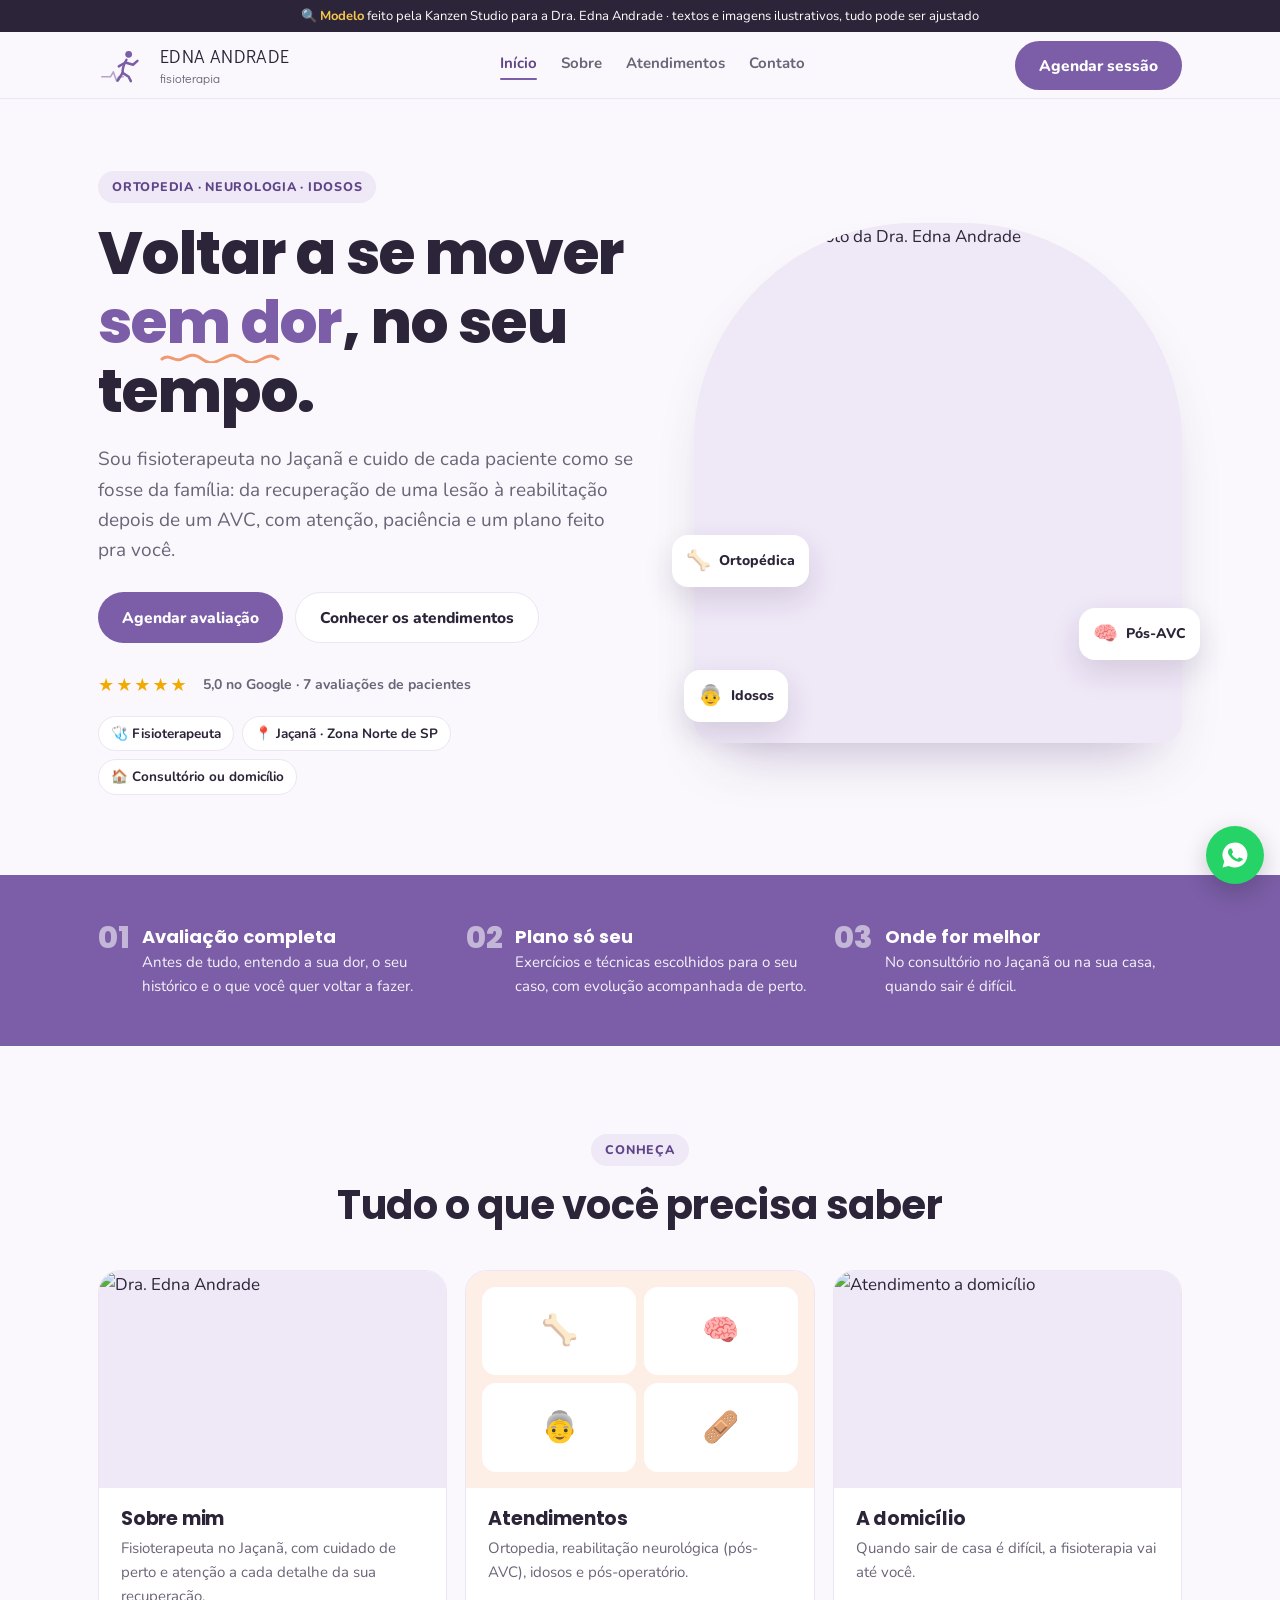
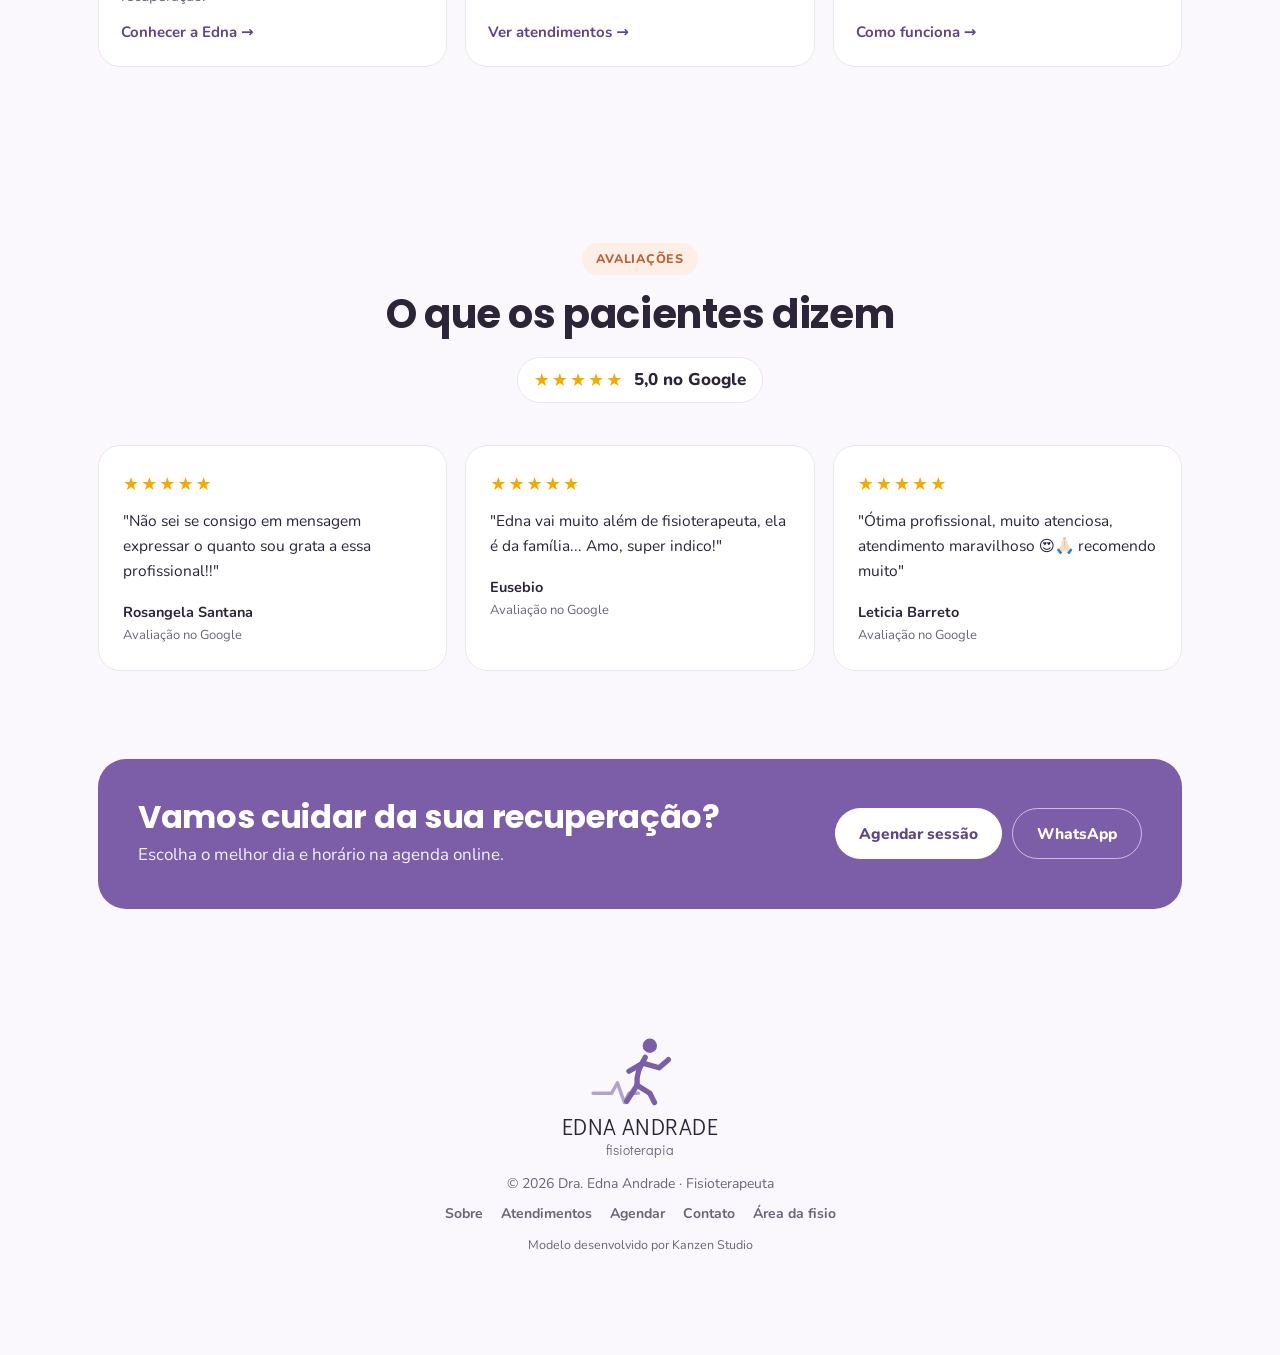
==== edna/index.html @ ac0b9f8b "Add files via upload" ====
<!doctype html>
<html lang="pt-BR">
<head>
<meta charset="utf-8">
<meta name="viewport" content="width=device-width, initial-scale=1, viewport-fit=cover">
<meta name="robots" content="noindex, nofollow">
<meta name="theme-color" content="#7b5ea7">
<title>Dra. Edna Andrade · Fisioterapeuta no Jaçanã | Consultório e domicílio</title>
<meta name="description" content="Fisioterapeuta no Jaçanã (Zona Norte de SP). Ortopedia, reabilitação neurológica pós-AVC, idosos e pós-operatório. Consultório ou domicílio.">
<link rel="icon" href="data:image/svg+xml,%3Csvg xmlns='http://www.w3.org/2000/svg' viewBox='0 0 64 64'%3E%3Crect width='64' height='64' rx='32' fill='%237b5ea7'/%3E%3Ctext x='32' y='41' font-family='Arial' font-weight='700' font-size='24' fill='%23fff' text-anchor='middle'%3EEA%3C/text%3E%3C/svg%3E">
<link rel="preconnect" href="https://fonts.googleapis.com">
<link rel="preconnect" href="https://fonts.gstatic.com" crossorigin>
<link href="https://fonts.googleapis.com/css2?family=Didact+Gothic&family=Poppins:wght@500;600;700;800&family=Nunito:wght@400;600;700;800&display=swap" rel="stylesheet">
<link rel="stylesheet" href="style.css?v=2">
</head>
<body>

<div class="preview-bar">🔍 <b>Modelo</b> feito pela Kanzen Studio para a Dra. Edna Andrade · textos e imagens ilustrativos, tudo pode ser ajustado</div>

<nav id="nav">
  <div class="wrap">
    <a class="logo" href="index.html" aria-label="Dra. Edna Andrade, fisioterapia · início">
      <svg viewBox="0 0 950 630" aria-hidden="true"><g fill="none" stroke="currentColor" stroke-width="46" stroke-linecap="round" stroke-linejoin="round"><circle cx="560" cy="110" r="62" fill="currentColor" stroke="none"/><path d="M520 210 C470 300 440 360 450 450"/><path d="M450 450 L360 590"/><path d="M450 450 L560 520 L600 600"/><path d="M500 260 L640 300 L720 230"/><path d="M500 260 L380 330"/><path d="M70 520 H230 L280 430 L340 600 L380 520 H460" stroke-width="30" opacity=".55"/></g></svg>
      <span class="wm"><b>EDNA ANDRADE</b><small>fisioterapia</small></span>
    </a>
    <div class="links"><a href="index.html" class="on">Início</a><a href="sobre.html">Sobre</a><a href="atendimentos.html">Atendimentos</a><a href="contato.html">Contato</a></div>
    <div class="nav-cta">
      <a class="btn btn-pink" href="agendar.html">Agendar sessão</a>
      <button class="burger" id="burger" aria-label="Abrir menu" aria-expanded="false"><span></span><span></span><span></span></button>
    </div>
  </div>
  <div class="mmenu" id="mmenu">
    <a href="index.html" class="on">Início</a><a href="sobre.html">Sobre mim</a><a href="atendimentos.html">Atendimentos</a><a href="contato.html">Contato</a>
    <a class="btn btn-pink" href="agendar.html">Agendar sessão</a>
  </div>
</nav>

<main>
<header class="hero">
  <div class="wrap">
    <div>
      <span class="tag">Ortopedia · Neurologia · Idosos</span>
      <h1>Voltar a se mover <em class="squig">sem dor</em>, no seu tempo.</h1>
      <p class="lead">Sou fisioterapeuta no Jaçanã e cuido de cada paciente como se fosse da família: da recuperação de uma lesão à reabilitação depois de um AVC, com atenção, paciência e um plano feito pra você.</p>
      <div class="ctas">
        <a class="btn btn-pink" href="agendar.html">Agendar avaliação</a>
        <a class="btn btn-line" href="atendimentos.html">Conhecer os atendimentos</a>
      </div>
      <div class="proof">
        <span class="stars" aria-label="Nota 5 de 5">★★★★★</span>
        <small>5,0 no Google · 7 avaliações de pacientes</small>
      </div>
      <div class="creds"><span>🩺 Fisioterapeuta</span><span>📍 Jaçanã · Zona Norte de SP</span><span>🏠 Consultório ou domicílio</span></div>
    </div>
    <div class="hero-art">
      <div class="ph"><img src="img/hero.svg" alt="Espaço para a foto da Dra. Edna Andrade" width="900" height="959" fetchpriority="high"></div>
      <div class="fcs">
        <div class="fc a"><i>🦴</i>Ortopédica</div>
        <div class="fc b"><i>🧠</i>Pós-AVC</div>
        <div class="fc c"><i>👵</i>Idosos</div>
      </div>
    </div>
  </div>
</header>
<div class="band">
  <div class="wrap">
    <div><div><span class="n">01</span><span><b>Avaliação completa</b><p>Antes de tudo, entendo a sua dor, o seu histórico e o que você quer voltar a fazer.</p></span></div></div>
    <div><div><span class="n">02</span><span><b>Plano só seu</b><p>Exercícios e técnicas escolhidos para o seu caso, com evolução acompanhada de perto.</p></span></div></div>
    <div><div><span class="n">03</span><span><b>Onde for melhor</b><p>No consultório no Jaçanã ou na sua casa, quando sair é difícil.</p></span></div></div>
  </div>
</div>
<div style="height:clamp(56px,8vw,88px)"></div>
<section style="padding-top:0"><div class="wrap">
<div class="sh center"><span class="tag">Conheça</span><h2>Tudo o que você precisa saber</h2></div>
<div class="teasers">
<a class="teaser" href="sobre.html"><div class="tp"><img src="img/sobre.svg" alt="Dra. Edna Andrade" loading="lazy"></div><div class="tb"><h3>Sobre mim</h3><p>Fisioterapeuta no Jaçanã, com cuidado de perto e atenção a cada detalhe da sua recuperação.</p><b>Conhecer a Edna →</b></div></a>
<a class="teaser" href="atendimentos.html"><div class="tp ico"><span>🦴</span><span>🧠</span><span>👵</span><span>🩹</span></div><div class="tb"><h3>Atendimentos</h3><p>Ortopedia, reabilitação neurológica (pós-AVC), idosos e pós-operatório.</p><b>Ver atendimentos →</b></div></a>
<a class="teaser" href="atendimentos.html#domicilio"><div class="tp"><img src="img/online.svg" alt="Atendimento a domicílio" loading="lazy"></div><div class="tb"><h3>A domicílio</h3><p>Quando sair de casa é difícil, a fisioterapia vai até você.</p><b>Como funciona →</b></div></a>
</div></div></section>
<section id="avaliacoes">
  <div class="wrap">
    <div class="sh center"><span class="tag ol">Avaliações</span><h2>O que os pacientes dizem</h2><span class="g-badge"><span class="stars">★★★★★</span> 5,0 no Google</span></div>
    <div class="reviews">
      <div class="rv"><span class="stars">★★★★★</span><p>"Não sei se consigo em mensagem expressar o quanto sou grata a essa profissional!!"</p><b>Rosangela Santana</b><small>Avaliação no Google</small></div>
      <div class="rv"><span class="stars">★★★★★</span><p>"Edna vai muito além de fisioterapeuta, ela é da família... Amo, super indico!"</p><b>Eusebio</b><small>Avaliação no Google</small></div>
      <div class="rv"><span class="stars">★★★★★</span><p>"Ótima profissional, muito atenciosa, atendimento maravilhoso 😍🙏🏻 recomendo muito"</p><b>Leticia Barreto</b><small>Avaliação no Google</small></div>
    </div>
  </div>
</section>
<section style="padding-top:0"><div class="wrap"><div class="cta-strip"><div><h2>Vamos cuidar da sua recuperação?</h2><p>Escolha o melhor dia e horário na agenda online.</p></div><div class="acts"><a class="btn" href="agendar.html">Agendar sessão</a><a class="btn ghost" data-wa target="_blank" rel="noopener">WhatsApp</a></div></div></div></section>
</main>

<footer>
  <div class="wrap">
    <div class="flogo"><svg viewBox="0 0 950 630" aria-hidden="true"><g fill="none" stroke="currentColor" stroke-width="46" stroke-linecap="round" stroke-linejoin="round"><circle cx="560" cy="110" r="62" fill="currentColor" stroke="none"/><path d="M520 210 C470 300 440 360 450 450"/><path d="M450 450 L360 590"/><path d="M450 450 L560 520 L600 600"/><path d="M500 260 L640 300 L720 230"/><path d="M500 260 L380 330"/><path d="M70 520 H230 L280 430 L340 600 L380 520 H460" stroke-width="30" opacity=".55"/></g></svg><b>EDNA ANDRADE</b><small>fisioterapia</small></div>
    <div>© <span id="ano"></span> Dra. Edna Andrade · Fisioterapeuta</div>
    <div class="row"><a href="sobre.html">Sobre</a><a href="atendimentos.html">Atendimentos</a><a href="agendar.html">Agendar</a><a href="contato.html">Contato</a><a href="painel.html">Área da fisio</a></div>
    <div class="kz">Modelo desenvolvido por Kanzen Studio</div>
  </div>
</footer>

<a class="wa-float" data-wa target="_blank" rel="noopener" aria-label="Falar no WhatsApp"><svg viewBox="0 0 24 24"><path d="M12 2a10 10 0 0 0-8.6 15.1L2 22l5-1.3A10 10 0 1 0 12 2zm5.3 14.1c-.2.6-1.3 1.2-1.8 1.2-.5.1-1 .1-3.3-.8-2.8-1.1-4.5-3.9-4.7-4.1-.1-.2-1.1-1.5-1.1-2.9s.7-2.1 1-2.4c.3-.3.6-.3.8-.3h.6c.2 0 .4 0 .6.5l.9 2.1c.1.2.1.3 0 .5l-.3.5-.4.5c-.1.1-.3.3-.1.6.2.3.8 1.3 1.7 2.1 1.1 1 2.1 1.3 2.4 1.5.3.1.5.1.6-.1l.9-1c.2-.3.4-.2.6-.1l2 .9c.3.1.5.2.5.3.1.2.1.7-.1 1.3z"/></svg></a>

<script src="site.js?v=2"></script>

</body>
</html>
---- edna/style.css ----
:root{
  --bg:#faf8fc; --surface:#fff; --ink:#2c2438; --muted:#6c6478;
  --pink:#7b5ea7; --pink-d:#5f4588; --pink-soft:#efe8f7;
  --olive:#f09a72; --olive-d:#b9643c; --olive-soft:#fdeee6;
  --sun:#f5c84c; --line:#ece5f3; --r:22px;
  --pad:clamp(16px,4vw,28px);
}
*{box-sizing:border-box;margin:0;padding:0}
html{scroll-behavior:smooth;-webkit-text-size-adjust:100%}
body{background:var(--bg);color:var(--ink);font-family:Nunito,system-ui,sans-serif;font-size:clamp(16px,1.6vw,17px);line-height:1.6;overflow-x:hidden}
img{max-width:100%;display:block}
h1,h2,h3{font-family:Poppins,system-ui,sans-serif;line-height:1.15;letter-spacing:-.01em}
a{color:inherit}
.wrap{max-width:1140px;margin:0 auto;padding:0 var(--pad)}
.sr{position:absolute;width:1px;height:1px;overflow:hidden;clip:rect(0 0 0 0)}

.preview-bar{background:var(--ink);color:#fff;font-size:13px;text-align:center;padding:7px var(--pad);line-height:1.4}
.preview-bar b{color:var(--sun)}

/* ---------- NAV ---------- */
nav{position:sticky;top:0;z-index:40;background:rgba(250,248,252,.94);backdrop-filter:blur(10px);-webkit-backdrop-filter:blur(10px);border-bottom:1px solid var(--line)}
nav .wrap{display:flex;align-items:center;justify-content:space-between;height:66px;gap:12px}
.logo{display:flex;align-items:center;gap:10px;text-decoration:none;min-width:0}
.logo svg{width:52px;height:35px;flex:none;color:var(--pink)}
.logo .wm{display:flex;flex-direction:column;line-height:1.05;min-width:0}
.logo b{font:400 18px 'Didact Gothic',system-ui,sans-serif;letter-spacing:.02em;white-space:nowrap}
.logo small{font:400 12.5px 'Didact Gothic',system-ui,sans-serif;color:var(--muted);white-space:nowrap;margin-top:2px}
.flogo{display:flex;flex-direction:column;align-items:center;gap:6px;margin-bottom:14px;color:var(--pink)}
.flogo svg{width:110px;height:73px}
.flogo b{font:400 22px 'Didact Gothic',system-ui,sans-serif;color:var(--ink);letter-spacing:.02em}
.flogo small{font:400 13.5px 'Didact Gothic',system-ui,sans-serif;color:var(--muted);margin-top:-6px}
.links{display:flex;gap:24px;font-weight:700;font-size:15px}
.links a{text-decoration:none;color:var(--muted)}
.links a:hover{color:var(--pink-d)}
.nav-cta{display:flex;align-items:center;gap:8px}
.burger{display:none;width:44px;height:44px;border:0;background:var(--surface);border:1px solid var(--line);border-radius:12px;cursor:pointer}
.burger span{display:block;width:20px;height:2px;background:var(--ink);margin:4px auto;border-radius:2px;transition:.2s}
.mmenu{display:none;flex-direction:column;padding:8px var(--pad) 18px;border-top:1px solid var(--line)}
.mmenu a{padding:13px 4px;font-weight:800;text-decoration:none;border-bottom:1px solid var(--line)}
.mmenu .btn{margin-top:14px;justify-content:center}
nav.open .mmenu{display:flex}
@media(max-width:900px){.links{display:none}.burger{display:block}.nav-cta .btn{display:none}}

.btn{display:inline-flex;align-items:center;gap:8px;border:0;cursor:pointer;font:800 15.5px Nunito,sans-serif;padding:14px 24px;min-height:48px;border-radius:999px;text-decoration:none;transition:transform .15s,background .15s;white-space:nowrap}
.btn:hover{transform:translateY(-1px)}
.btn-pink{background:var(--pink);color:#fff}
.btn-pink:hover{background:var(--pink-d)}
.btn-line{background:var(--surface);color:var(--ink);border:1.5px solid var(--line)}
.btn-olive{background:var(--olive-d);color:#fff}

/* ---------- HERO ---------- */
.hero{padding:clamp(36px,6vw,72px) 0 clamp(48px,7vw,80px)}
.hero .wrap{display:grid;grid-template-columns:1.05fr .95fr;gap:clamp(28px,5vw,56px);align-items:center}
.tag{display:inline-block;background:var(--pink-soft);color:var(--pink-d);font-weight:800;font-size:12.5px;letter-spacing:.06em;text-transform:uppercase;padding:6px 14px;border-radius:999px;margin-bottom:16px}
.tag.ol{background:var(--olive-soft);color:var(--olive-d)}
.hero h1{font-size:clamp(34px,6vw,60px);font-weight:800;margin-bottom:18px}
.hero h1 em{font-style:normal;color:var(--pink)}
.squig{display:inline-block;position:relative}
.squig::after{content:"";position:absolute;left:0;right:0;bottom:-6px;height:10px;background:url("data:image/svg+xml,%3Csvg xmlns='http://www.w3.org/2000/svg' viewBox='0 0 120 10'%3E%3Cpath d='M2 6c8-6 12 4 20 0s12-6 20 0 12 4 20 0 12-6 20 0 12 4 20 0 10-4 16 0' fill='none' stroke='%23f09a72' stroke-width='3' stroke-linecap='round'/%3E%3C/svg%3E") center/100% 100% no-repeat}
.hero p.lead{font-size:clamp(17px,1.9vw,19px);color:var(--muted);max-width:540px;margin-bottom:26px}
.ctas{display:flex;gap:12px;flex-wrap:wrap}
.proof{display:flex;align-items:center;gap:14px;margin-top:28px;flex-wrap:wrap}
.stars{color:#f2a900;letter-spacing:2px;font-size:18px}
.proof small{color:var(--muted);font-weight:700;font-size:14px}
.creds{display:flex;flex-wrap:wrap;gap:8px;margin-top:16px}
.creds span{background:var(--surface);border:1px solid var(--line);border-radius:999px;padding:6px 12px;font-size:13.5px;font-weight:700}
.hero-art{position:relative;max-width:500px;justify-self:center;width:100%}
.hero-art .ph{border-radius:220px 220px var(--r) var(--r);overflow:hidden;aspect-ratio:900/959;background:var(--pink-soft);box-shadow:0 30px 60px -30px rgba(70,40,110,.38)}
.hero-art .ph img{width:100%;height:100%;object-fit:cover}
.fc{position:absolute;background:#fff;border-radius:16px;padding:10px 14px;box-shadow:0 12px 30px rgba(50,30,70,.14);font-size:14px;font-weight:800;display:flex;gap:8px;align-items:center;white-space:nowrap}
.fc i{font-style:normal;font-size:20px}
.fc.a{top:60%;left:-22px}.fc.b{top:74%;right:-18px}.fc.c{bottom:4%;left:-10px}
@media(max-width:900px){
  .hero .wrap{grid-template-columns:1fr}
  .hero-art{max-width:420px;order:-1}
  .fcs{position:relative;margin-top:-19px;padding:0 8px;display:flex;flex-wrap:wrap;justify-content:center;gap:6px;z-index:2}
  .fcs .fc{position:static;font-size:13px;padding:8px 12px;border-radius:999px;box-shadow:0 8px 20px rgba(50,30,70,.16)}
  .fcs .fc i{font-size:16px}
  .hero .tag{display:none}
}
@media(min-width:480px) and (max-width:900px){
  .fcs{flex-wrap:nowrap;margin-left:-60px;margin-right:-60px}
}
@media(max-width:420px){.fcs .fc{font-size:12px;padding:7px 10px;gap:5px}.fcs .fc i{font-size:14px}.ctas .btn{flex:1 1 100%;justify-content:center}}

section{padding:clamp(56px,8vw,88px) 0}
.sh{max-width:640px;margin-bottom:clamp(28px,4vw,42px)}
.sh h2{font-size:clamp(27px,3.8vw,40px);font-weight:700;margin-bottom:12px}
.sh p{color:var(--muted)}
.center{text-align:center;margin-left:auto;margin-right:auto}

/* ---------- QUOTE BAND ---------- */
.band{background:var(--pink);color:#fff;padding:clamp(34px,5vw,48px) 0}
.band .wrap{display:grid;grid-template-columns:repeat(3,1fr);gap:20px}
.band div div{display:flex;gap:12px;align-items:flex-start}
.band b{font:700 18px Poppins,sans-serif;display:block}
.band p{opacity:.92;font-size:15px}
.band .n{font:800 30px Poppins,sans-serif;line-height:1;opacity:.55}
@media(max-width:760px){.band .wrap{grid-template-columns:1fr}}

/* ---------- ABOUT ---------- */
.about .wrap{display:grid;grid-template-columns:.9fr 1.1fr;gap:clamp(28px,5vw,60px);align-items:center}
.about .pic{border-radius:var(--r);overflow:hidden;position:relative;aspect-ratio:800/732}
.about .pic img{width:100%;height:100%;object-fit:cover}
.about .pic .badge{position:absolute;left:14px;bottom:14px;background:#fff;border-radius:14px;padding:10px 14px;font-weight:800;font-size:14px;color:var(--olive-d)}
.about p{color:var(--muted);margin-bottom:14px}
.timeline{list-style:none;margin-top:20px;display:grid;gap:12px}
.timeline li{display:grid;grid-template-columns:62px 1fr;gap:12px;align-items:start;background:var(--surface);border:1px solid var(--line);border-radius:16px;padding:12px 14px}
.timeline li b{font:700 15px Poppins,sans-serif;color:var(--pink-d)}
.timeline li span{font-size:15px;font-weight:700}
.fun{margin-top:18px;background:var(--olive-soft);border-radius:16px;padding:14px 16px;font-size:15px;color:var(--olive-d);font-weight:700}
@media(max-width:900px){.about .wrap{grid-template-columns:1fr}}

/* ---------- SERVICES ---------- */
.services{background:var(--surface);border-top:1px solid var(--line);border-bottom:1px solid var(--line)}
.grid{display:grid;grid-template-columns:repeat(4,1fr);gap:18px}
@media(max-width:1020px){.grid{grid-template-columns:repeat(2,1fr)}}
@media(max-width:560px){.grid{grid-template-columns:1fr}}
.card{background:var(--bg);border:1px solid var(--line);border-radius:var(--r);padding:26px;display:flex;flex-direction:column}
.card .ico{width:52px;height:52px;border-radius:16px;display:grid;place-items:center;font-size:26px;margin-bottom:14px}
.card h3{font-size:19px;font-weight:700;margin-bottom:8px}
.card p{color:var(--muted);font-size:15.5px;flex:1}
.card .meta{margin-top:14px;font-size:13.5px;font-weight:800;color:var(--olive-d)}
.card a{margin-top:14px;font-weight:800;color:var(--pink-d);text-decoration:none;font-size:15px}

/* ---------- ONLINE ---------- */
.online{display:grid;grid-template-columns:auto 1fr;gap:clamp(24px,4vw,48px);align-items:center;background:var(--olive-soft);border-radius:32px;padding:clamp(22px,4vw,44px)}
.online img{width:clamp(150px,22vw,230px);border-radius:20px;aspect-ratio:360/460;object-fit:cover}
.online h2{font-size:clamp(25px,3.2vw,34px);margin-bottom:10px}
.online p{color:var(--muted);margin-bottom:18px}
.online ul{list-style:none;display:grid;gap:8px;margin-bottom:22px;font-weight:700}
.online li::before{content:"✓ ";color:var(--olive-d)}
@media(max-width:640px){.online{grid-template-columns:1fr}.online img{width:100%;max-height:320px;aspect-ratio:auto;object-position:top}}

/* ---------- STEPS ---------- */
.steps{display:grid;grid-template-columns:repeat(4,1fr);gap:20px;counter-reset:s}
.step{position:relative;padding-top:56px}
.step::before{counter-increment:s;content:counter(s);position:absolute;top:0;left:0;width:42px;height:42px;border-radius:50%;background:var(--pink);color:#fff;font:700 18px Poppins,system-ui,sans-serif;display:grid;place-items:center}
.step h3{font-size:17px;margin-bottom:6px}
.step p{font-size:15px;color:var(--muted)}
@media(max-width:900px){.steps{grid-template-columns:1fr 1fr}}
@media(max-width:480px){.steps{grid-template-columns:1fr}.step{padding:0 0 0 58px;min-height:44px}}

/* ---------- BOOKING ---------- */
.booking{background:var(--ink);color:#fff;border-radius:32px;padding:clamp(22px,4.5vw,48px);display:grid;grid-template-columns:.8fr 1.2fr;gap:clamp(24px,4vw,44px)}
.booking h2{font-size:clamp(26px,3.4vw,38px);margin-bottom:12px}
.booking .intro p{opacity:.85}
.booking .intro ul{margin-top:18px;list-style:none;display:grid;gap:8px;font-weight:700}
.booking .intro li::before{content:"✓  ";color:var(--olive)}
.panel{background:#fff;color:var(--ink);border-radius:var(--r);padding:clamp(16px,3vw,26px);min-width:0}
.panel h4{font:800 12.5px Nunito,system-ui,sans-serif;letter-spacing:.07em;text-transform:uppercase;color:var(--muted);margin:4px 0 10px}
.chips{display:flex;flex-wrap:wrap;gap:8px;margin-bottom:18px}
.chip{border:1.5px solid var(--line);background:var(--bg);border-radius:12px;padding:10px 14px;min-height:44px;font:700 14.5px Nunito,system-ui,sans-serif;cursor:pointer;color:var(--ink)}
.chip:hover{border-color:var(--pink)}
.chip.on{background:var(--pink);border-color:var(--pink);color:#fff}
.chip:disabled{opacity:.35;cursor:not-allowed;text-decoration:line-through}
.days{flex-wrap:nowrap;overflow-x:auto;padding-bottom:6px;scrollbar-width:thin;-webkit-overflow-scrolling:touch}
.days .chip{display:flex;flex-direction:column;align-items:center;min-width:64px;line-height:1.2;flex:none}
.days .chip small{font-weight:600;font-size:12px;opacity:.8}
.modal-row{display:flex;gap:8px;margin-bottom:18px}
.modal-row .chip{flex:1}
.field{display:grid;gap:6px;margin-bottom:12px}
.field input{width:100%;border:1.5px solid var(--line);border-radius:12px;padding:13px 14px;font:600 16px Nunito,system-ui,sans-serif;background:var(--bg);color:var(--ink)}
.field input:focus{outline:2px solid var(--pink-soft);border-color:var(--pink)}
.two{display:grid;grid-template-columns:1fr 1fr;gap:12px}
.panel .btn{width:100%;justify-content:center;margin-top:6px}
.panel .btn:disabled{opacity:.45;cursor:not-allowed;transform:none}
.done{display:none;text-align:center;padding:20px 4px}
.done .big{font-size:50px}
.done h3{font-size:23px;margin:8px 0}
.done p{color:var(--muted);font-size:15.5px}
.done .resume{background:var(--bg);border-radius:14px;padding:14px;margin:16px 0;text-align:left;font-size:15px}
.demo-note{font-size:12.5px;color:var(--muted);text-align:center;margin-top:10px}
@media(max-width:900px){.booking{grid-template-columns:1fr}}
@media(max-width:520px){.two{grid-template-columns:1fr}.booking{border-radius:24px}}

/* ---------- REVIEWS ---------- */
.reviews{display:grid;grid-template-columns:repeat(3,1fr);gap:18px}
.rv{background:var(--surface);border:1px solid var(--line);border-radius:var(--r);padding:24px}
.rv p{font-size:15.5px;margin:10px 0 14px}
.rv b{font-size:14.5px}
.rv small{display:block;color:var(--muted);font-size:13px}
.g-badge{display:inline-flex;align-items:center;gap:10px;background:var(--surface);border:1px solid var(--line);border-radius:999px;padding:8px 16px;font-weight:800;margin-top:8px}
@media(max-width:900px){.reviews{grid-template-columns:1fr}}

/* ---------- FAQ ---------- */
.faq{max-width:780px;margin:0 auto}
details{background:var(--surface);border:1px solid var(--line);border-radius:16px;padding:16px 20px;margin-bottom:12px}
summary{cursor:pointer;font-weight:800;list-style:none;display:flex;justify-content:space-between;gap:12px}
summary::-webkit-details-marker{display:none}
summary::after{content:"+";color:var(--pink);font-size:22px;line-height:1;flex:none}
details[open] summary::after{content:"–"}
details p{color:var(--muted);margin-top:10px;font-size:15.5px}

/* ---------- CONTACT ---------- */
.contact .wrap{display:grid;grid-template-columns:.9fr 1.1fr;gap:24px}
.c-box{background:var(--surface);border:1px solid var(--line);border-radius:var(--r);padding:clamp(20px,3vw,30px)}
.c-box h3{font-size:22px;margin-bottom:16px}
.c-row{display:grid;grid-template-columns:28px 1fr;gap:10px;margin-bottom:14px;color:var(--muted);font-size:15.5px}
.c-row b{color:var(--ink);display:block}
.c-actions{display:flex;flex-wrap:wrap;gap:10px;margin-top:6px}
.map{border-radius:var(--r);overflow:hidden;min-height:340px;border:1px solid var(--line);background:#e9e4dc}
.map iframe{width:100%;height:100%;min-height:340px;border:0;display:block}
@media(max-width:900px){.contact .wrap{grid-template-columns:1fr}.c-actions .btn{flex:1 1 auto;justify-content:center}}

footer{padding:36px 0 100px;color:var(--muted);font-size:14px;text-align:center}
footer .row{display:flex;justify-content:center;gap:18px;flex-wrap:wrap;margin-top:8px}
footer a{text-decoration:none;font-weight:700}
footer .kz{margin-top:10px;font-size:12.5px}

.wa-float{position:fixed;right:max(16px,env(safe-area-inset-right));bottom:max(16px,env(safe-area-inset-bottom));width:58px;height:58px;border-radius:50%;background:#25d366;display:grid;place-items:center;box-shadow:0 8px 24px rgba(0,0,0,.2);z-index:30}
.wa-float svg{width:30px;height:30px;fill:#fff}

/* ---------- multipágina ---------- */
.links a.on{color:var(--pink-d)}
.links a.on::after{content:"";display:block;height:2px;border-radius:2px;background:var(--pink);margin-top:3px}
.mmenu a.on{color:var(--pink-d)}
.phead{padding:clamp(36px,6vw,64px) 0 clamp(20px,3vw,28px)}
.phead .crumb{font-size:13.5px;color:var(--muted);font-weight:700;margin-bottom:12px}
.phead .crumb a{text-decoration:none;color:var(--pink-d)}
.phead h1{font-size:clamp(30px,5vw,48px);font-weight:800;margin-bottom:12px;max-width:760px}
.phead p{color:var(--muted);font-size:clamp(16.5px,1.8vw,18.5px);max-width:640px}
.teasers{display:grid;grid-template-columns:repeat(3,1fr);gap:18px}
.teaser{background:var(--surface);border:1px solid var(--line);border-radius:var(--r);overflow:hidden;text-decoration:none;display:flex;flex-direction:column;transition:transform .15s,box-shadow .15s}
.teaser:hover{transform:translateY(-3px);box-shadow:0 18px 40px -24px rgba(90,40,60,.35)}
.teaser .tp{aspect-ratio:16/10;overflow:hidden;background:var(--pink-soft)}
.teaser .tp img{width:100%;height:100%;object-fit:cover;object-position:center 25%}
.teaser .tp.ico{display:grid;grid-template-columns:1fr 1fr;gap:8px;padding:16px;background:var(--olive-soft)}
.teaser .tp.ico span{background:#fff;border-radius:14px;display:grid;place-items:center;font-size:30px}
.teaser .tb{padding:20px 22px 22px;display:flex;flex-direction:column;flex:1}
.teaser h3{font-size:19px;margin-bottom:6px}
.teaser p{color:var(--muted);font-size:15px;flex:1}
.teaser b{margin-top:12px;color:var(--pink-d);font-size:15px}
@media(max-width:900px){.teasers{grid-template-columns:1fr}.teaser{flex-direction:row}.teaser .tp{width:38%;aspect-ratio:auto;flex:none}.teaser .tp.ico{gap:6px;padding:10px}.teaser .tp.ico span{font-size:22px}}
@media(max-width:420px){.teaser{flex-direction:column}.teaser .tp{width:100%;aspect-ratio:16/9}}
.cta-strip{background:var(--pink);color:#fff;border-radius:28px;padding:clamp(24px,4vw,40px);display:flex;align-items:center;justify-content:space-between;gap:20px;flex-wrap:wrap}
.cta-strip h2{font-size:clamp(23px,3vw,32px);margin-bottom:6px}
.cta-strip p{opacity:.92}
.cta-strip .btn{background:#fff;color:var(--pink-d)}
.cta-strip .btn.ghost{background:transparent;color:#fff;border:1.5px solid rgba(255,255,255,.6)}
.cta-strip .acts{display:flex;gap:10px;flex-wrap:wrap}
@media(max-width:520px){.cta-strip .acts{width:100%}.cta-strip .btn{flex:1;justify-content:center}}
.pager{display:flex;justify-content:space-between;gap:12px;flex-wrap:wrap;padding-top:8px}
.pager a{flex:1 1 220px;background:var(--surface);border:1px solid var(--line);border-radius:16px;padding:14px 18px;text-decoration:none}
.pager a small{display:block;color:var(--muted);font-weight:700;font-size:13px}
.pager a b{color:var(--pink-d)}
.pager a.nx{text-align:right}
.booking.solo{grid-template-columns:1fr;max-width:760px;margin:0 auto;padding:clamp(10px,2.5vw,24px);background:var(--pink-soft)}
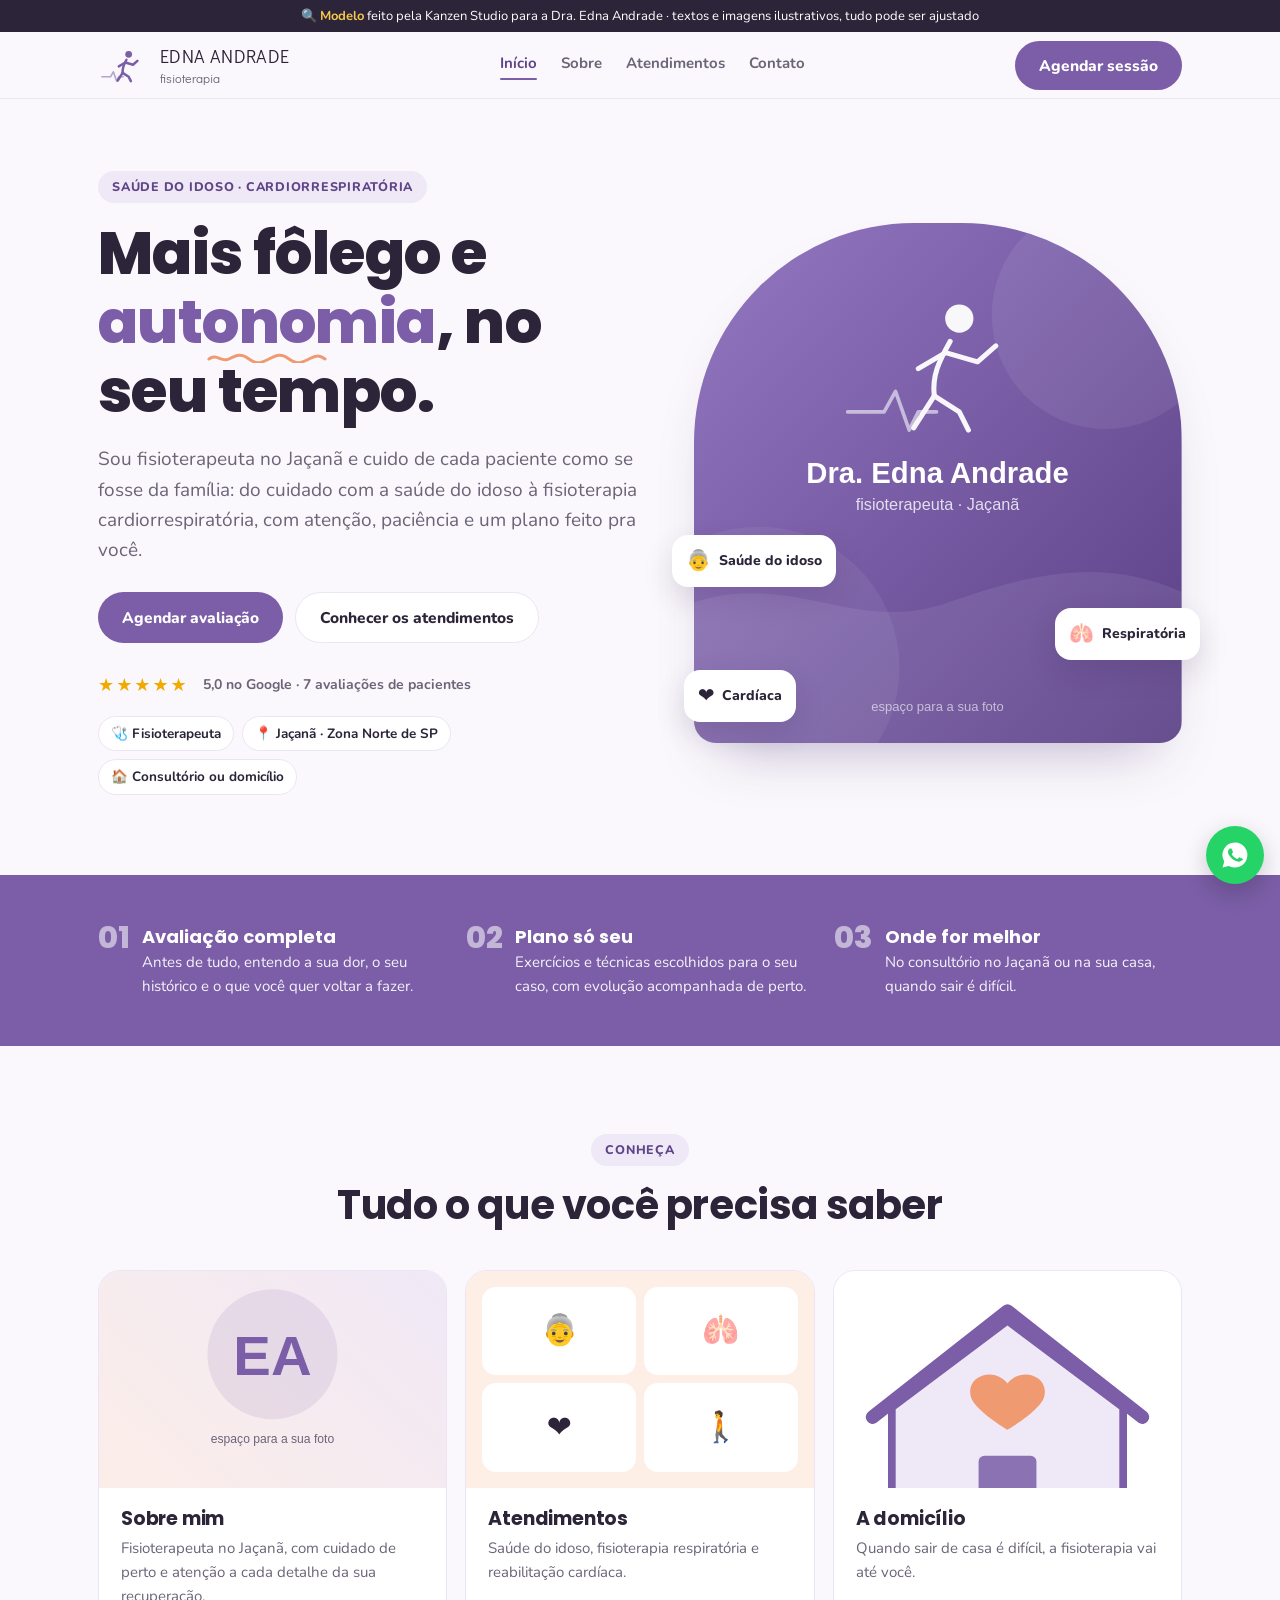
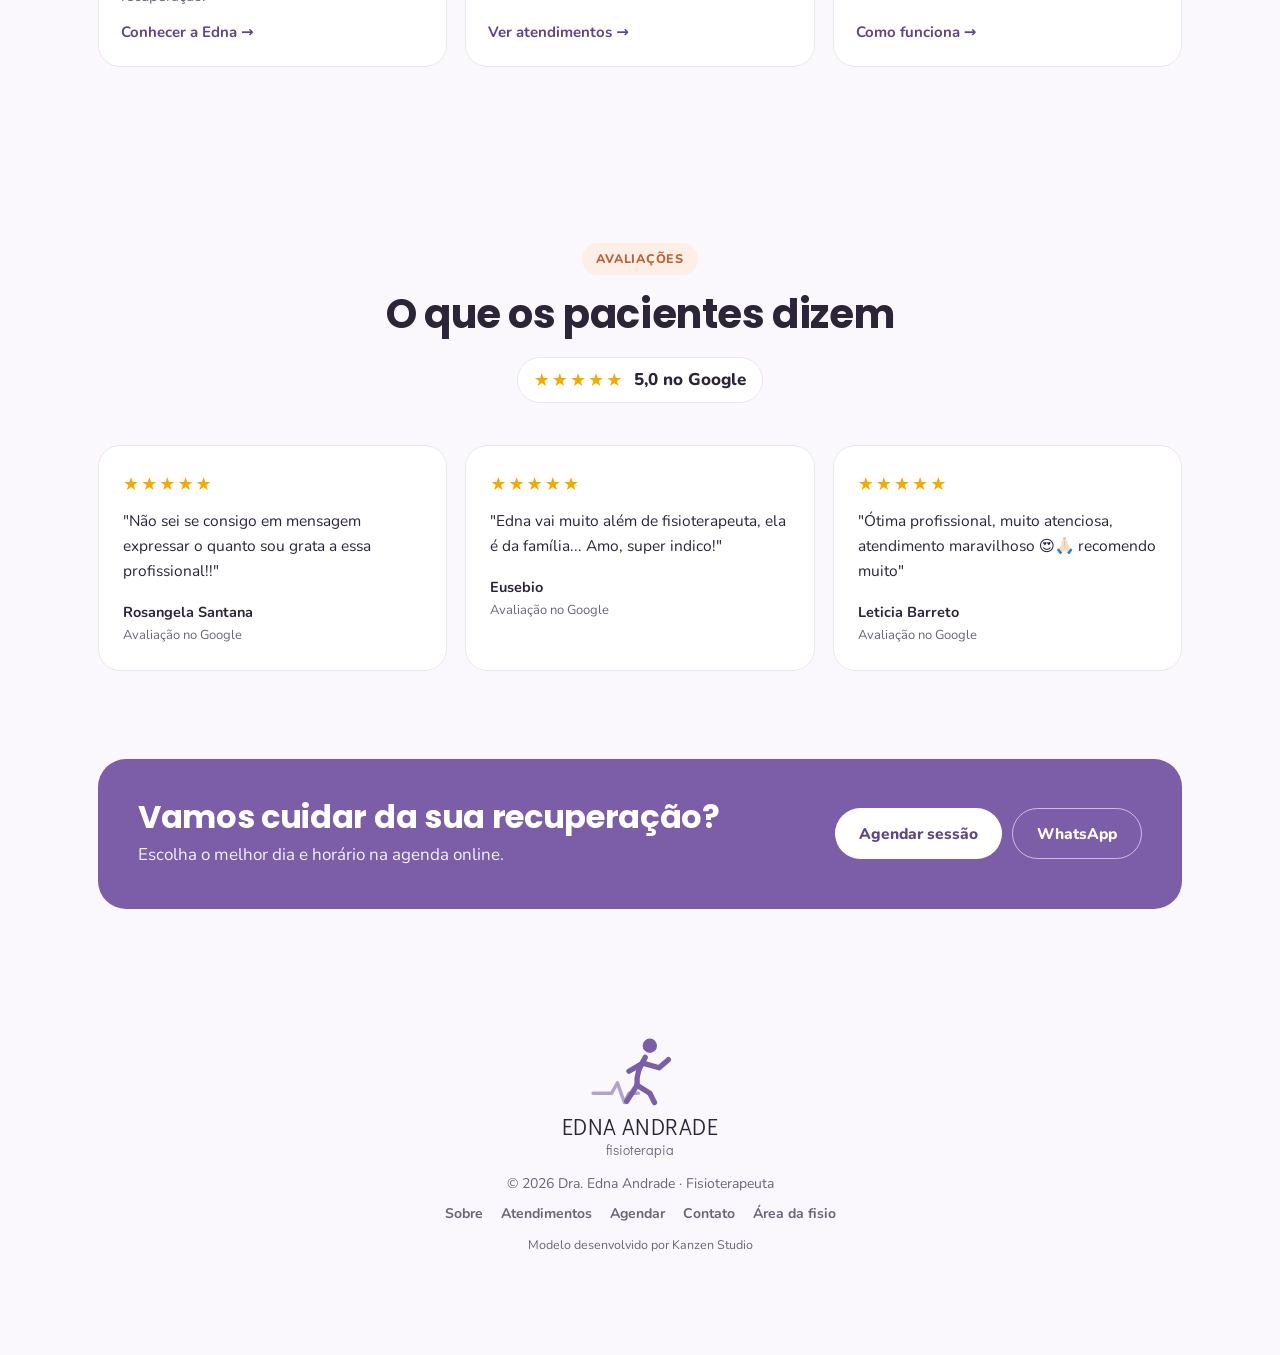
==== commit 105de2c2: "Add files via upload" ====
--- a/edna/index.html
+++ b/edna/index.html
@@ -6,12 +6,12 @@
 <meta name="robots" content="noindex, nofollow">
 <meta name="theme-color" content="#7b5ea7">
 <title>Dra. Edna Andrade · Fisioterapeuta no Jaçanã | Consultório e domicílio</title>
-<meta name="description" content="Fisioterapeuta no Jaçanã (Zona Norte de SP). Ortopedia, reabilitação neurológica pós-AVC, idosos e pós-operatório. Consultório ou domicílio.">
+<meta name="description" content="Fisioterapeuta no Jaçanã (Zona Norte de SP). Saúde do idoso e fisioterapia cardiorrespiratória. Consultório ou domicílio.">
 <link rel="icon" href="data:image/svg+xml,%3Csvg xmlns='http://www.w3.org/2000/svg' viewBox='0 0 64 64'%3E%3Crect width='64' height='64' rx='32' fill='%237b5ea7'/%3E%3Ctext x='32' y='41' font-family='Arial' font-weight='700' font-size='24' fill='%23fff' text-anchor='middle'%3EEA%3C/text%3E%3C/svg%3E">
 <link rel="preconnect" href="https://fonts.googleapis.com">
 <link rel="preconnect" href="https://fonts.gstatic.com" crossorigin>
 <link href="https://fonts.googleapis.com/css2?family=Didact+Gothic&family=Poppins:wght@500;600;700;800&family=Nunito:wght@400;600;700;800&display=swap" rel="stylesheet">
-<link rel="stylesheet" href="style.css?v=2">
+<link rel="stylesheet" href="style.css?v=3">
 </head>
 <body>
 
@@ -39,9 +39,9 @@
 <header class="hero">
   <div class="wrap">
     <div>
-      <span class="tag">Ortopedia · Neurologia · Idosos</span>
-      <h1>Voltar a se mover <em class="squig">sem dor</em>, no seu tempo.</h1>
-      <p class="lead">Sou fisioterapeuta no Jaçanã e cuido de cada paciente como se fosse da família: da recuperação de uma lesão à reabilitação depois de um AVC, com atenção, paciência e um plano feito pra você.</p>
+      <span class="tag">Saúde do idoso · Cardiorrespiratória</span>
+      <h1>Mais fôlego e <em class="squig">autonomia</em>, no seu tempo.</h1>
+      <p class="lead">Sou fisioterapeuta no Jaçanã e cuido de cada paciente como se fosse da família: do cuidado com a saúde do idoso à fisioterapia cardiorrespiratória, com atenção, paciência e um plano feito pra você.</p>
       <div class="ctas">
         <a class="btn btn-pink" href="agendar.html">Agendar avaliação</a>
         <a class="btn btn-line" href="atendimentos.html">Conhecer os atendimentos</a>
@@ -55,9 +55,9 @@
     <div class="hero-art">
       <div class="ph"><img src="img/hero.svg" alt="Espaço para a foto da Dra. Edna Andrade" width="900" height="959" fetchpriority="high"></div>
       <div class="fcs">
-        <div class="fc a"><i>🦴</i>Ortopédica</div>
-        <div class="fc b"><i>🧠</i>Pós-AVC</div>
-        <div class="fc c"><i>👵</i>Idosos</div>
+        <div class="fc a"><i>👵</i>Saúde do idoso</div>
+        <div class="fc b"><i>🫁</i>Respiratória</div>
+        <div class="fc c"><i>❤️</i>Cardíaca</div>
       </div>
     </div>
   </div>
@@ -74,7 +74,7 @@
 <div class="sh center"><span class="tag">Conheça</span><h2>Tudo o que você precisa saber</h2></div>
 <div class="teasers">
 <a class="teaser" href="sobre.html"><div class="tp"><img src="img/sobre.svg" alt="Dra. Edna Andrade" loading="lazy"></div><div class="tb"><h3>Sobre mim</h3><p>Fisioterapeuta no Jaçanã, com cuidado de perto e atenção a cada detalhe da sua recuperação.</p><b>Conhecer a Edna →</b></div></a>
-<a class="teaser" href="atendimentos.html"><div class="tp ico"><span>🦴</span><span>🧠</span><span>👵</span><span>🩹</span></div><div class="tb"><h3>Atendimentos</h3><p>Ortopedia, reabilitação neurológica (pós-AVC), idosos e pós-operatório.</p><b>Ver atendimentos →</b></div></a>
+<a class="teaser" href="atendimentos.html"><div class="tp ico"><span>👵</span><span>🫁</span><span>❤️</span><span>🚶</span></div><div class="tb"><h3>Atendimentos</h3><p>Saúde do idoso, fisioterapia respiratória e reabilitação cardíaca.</p><b>Ver atendimentos →</b></div></a>
 <a class="teaser" href="atendimentos.html#domicilio"><div class="tp"><img src="img/online.svg" alt="Atendimento a domicílio" loading="lazy"></div><div class="tb"><h3>A domicílio</h3><p>Quando sair de casa é difícil, a fisioterapia vai até você.</p><b>Como funciona →</b></div></a>
 </div></div></section>
 <section id="avaliacoes">
@@ -101,7 +101,7 @@
 
 <a class="wa-float" data-wa target="_blank" rel="noopener" aria-label="Falar no WhatsApp"><svg viewBox="0 0 24 24"><path d="M12 2a10 10 0 0 0-8.6 15.1L2 22l5-1.3A10 10 0 1 0 12 2zm5.3 14.1c-.2.6-1.3 1.2-1.8 1.2-.5.1-1 .1-3.3-.8-2.8-1.1-4.5-3.9-4.7-4.1-.1-.2-1.1-1.5-1.1-2.9s.7-2.1 1-2.4c.3-.3.6-.3.8-.3h.6c.2 0 .4 0 .6.5l.9 2.1c.1.2.1.3 0 .5l-.3.5-.4.5c-.1.1-.3.3-.1.6.2.3.8 1.3 1.7 2.1 1.1 1 2.1 1.3 2.4 1.5.3.1.5.1.6-.1l.9-1c.2-.3.4-.2.6-.1l2 .9c.3.1.5.2.5.3.1.2.1.7-.1 1.3z"/></svg></a>
 
-<script src="site.js?v=2"></script>
+<script src="site.js?v=3"></script>
 
 </body>
 </html>
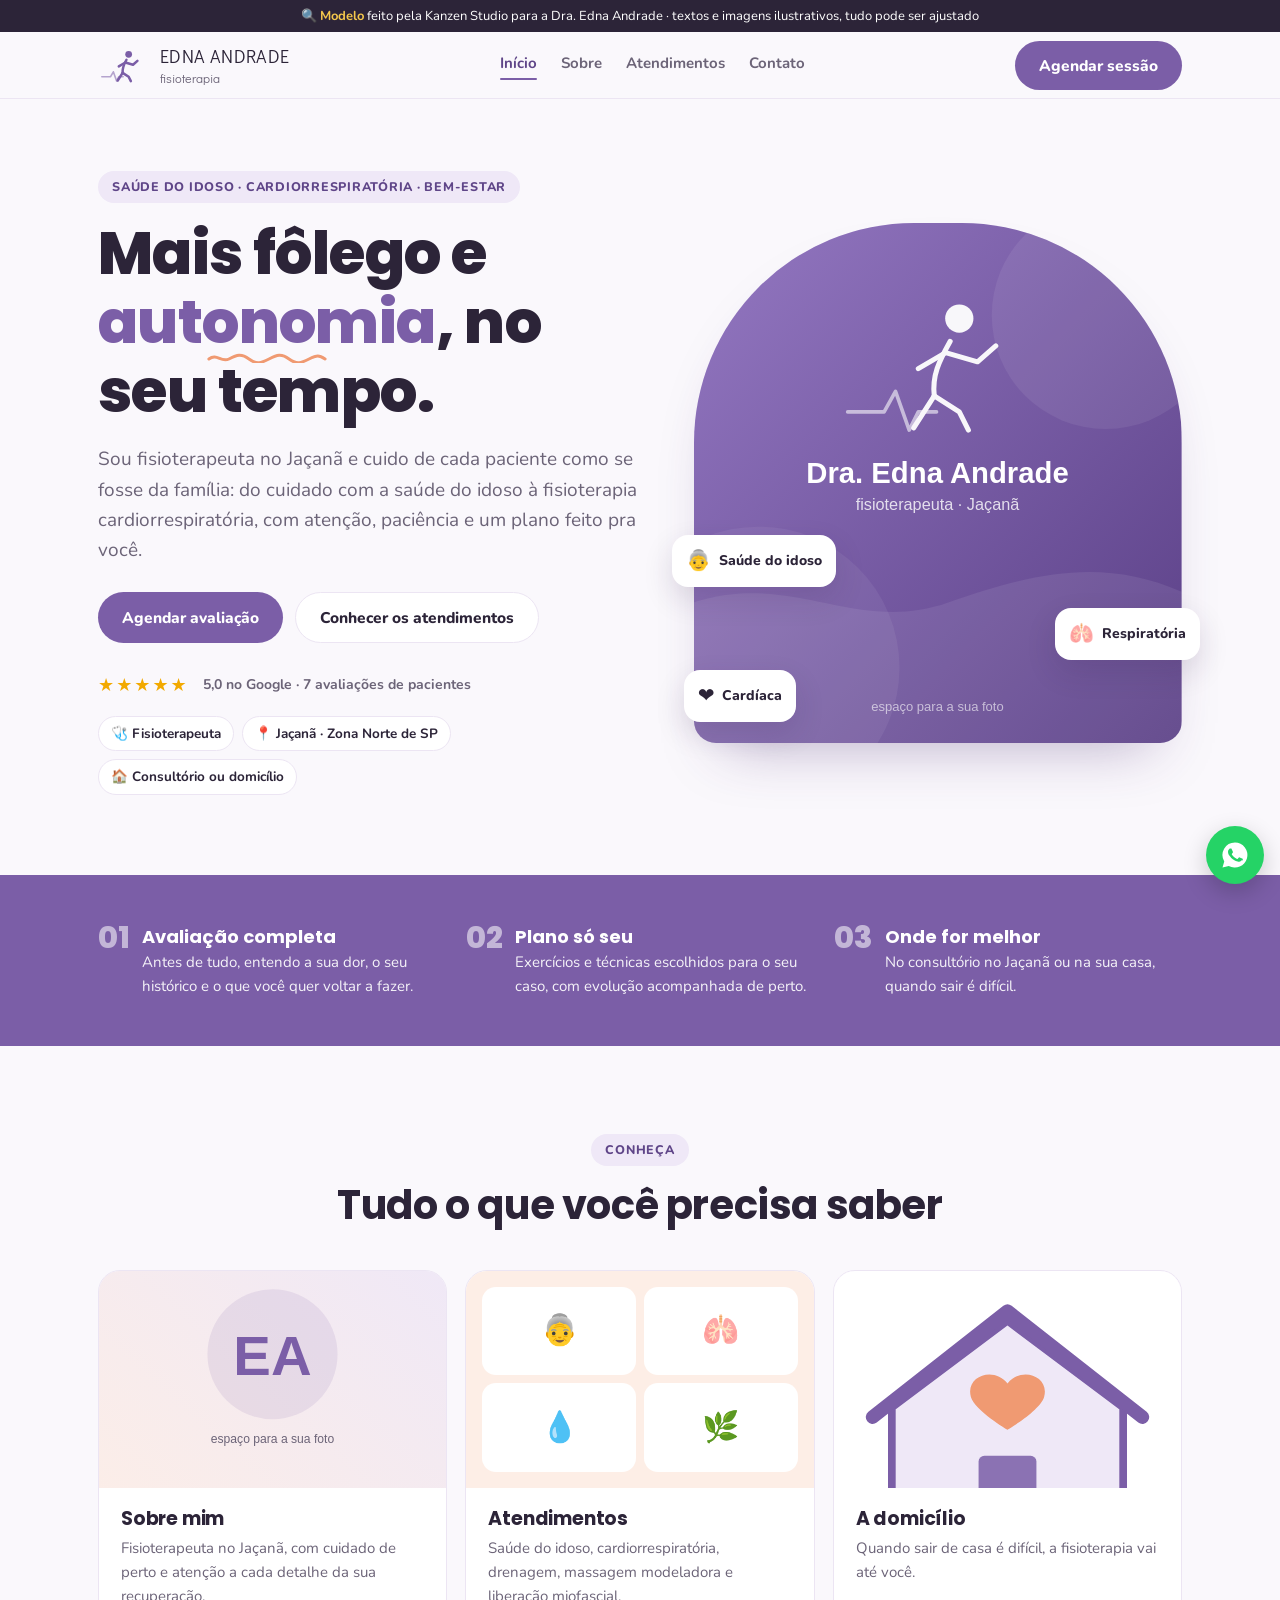
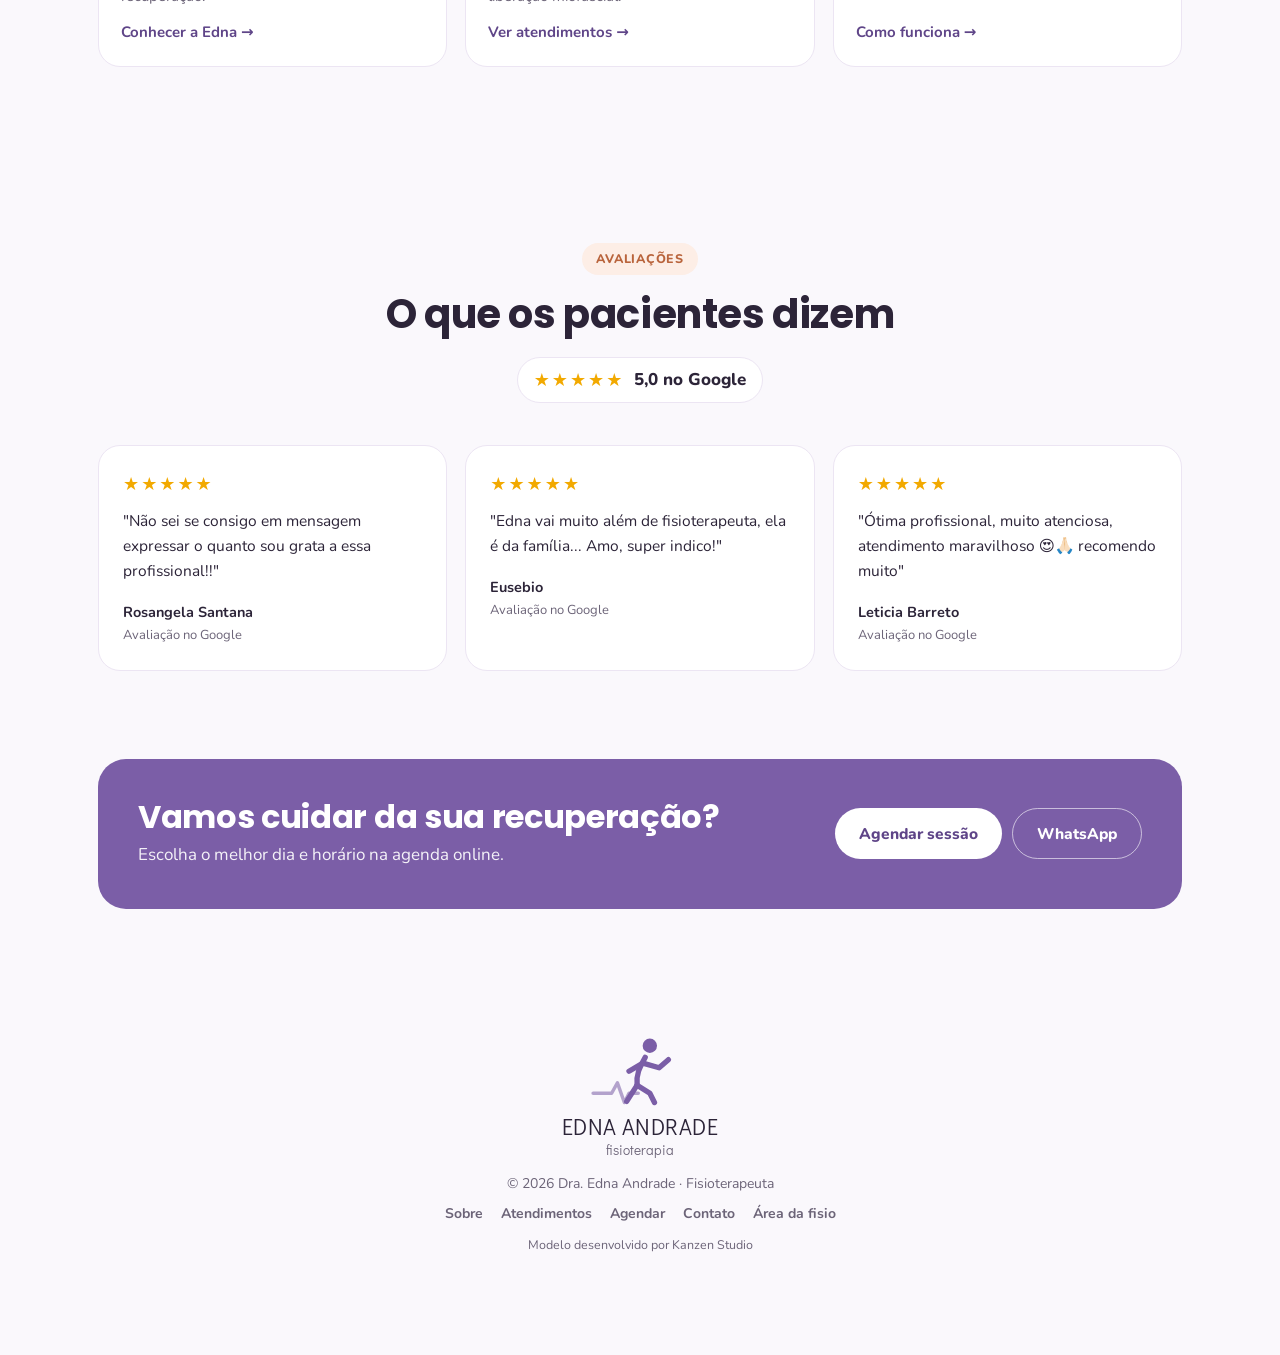
==== commit df5ef712: "Add files via upload" ====
--- a/edna/index.html
+++ b/edna/index.html
@@ -6,12 +6,12 @@
 <meta name="robots" content="noindex, nofollow">
 <meta name="theme-color" content="#7b5ea7">
 <title>Dra. Edna Andrade · Fisioterapeuta no Jaçanã | Consultório e domicílio</title>
-<meta name="description" content="Fisioterapeuta no Jaçanã (Zona Norte de SP). Saúde do idoso e fisioterapia cardiorrespiratória. Consultório ou domicílio.">
+<meta name="description" content="Fisioterapeuta no Jaçanã (Zona Norte de SP). Saúde do idoso, cardiorrespiratória, drenagem, massagem modeladora e liberação miofascial. Atendimento particular. Consultório ou domicílio.">
 <link rel="icon" href="data:image/svg+xml,%3Csvg xmlns='http://www.w3.org/2000/svg' viewBox='0 0 64 64'%3E%3Crect width='64' height='64' rx='32' fill='%237b5ea7'/%3E%3Ctext x='32' y='41' font-family='Arial' font-weight='700' font-size='24' fill='%23fff' text-anchor='middle'%3EEA%3C/text%3E%3C/svg%3E">
 <link rel="preconnect" href="https://fonts.googleapis.com">
 <link rel="preconnect" href="https://fonts.gstatic.com" crossorigin>
 <link href="https://fonts.googleapis.com/css2?family=Didact+Gothic&family=Poppins:wght@500;600;700;800&family=Nunito:wght@400;600;700;800&display=swap" rel="stylesheet">
-<link rel="stylesheet" href="style.css?v=3">
+<link rel="stylesheet" href="style.css?v=4">
 </head>
 <body>
 
@@ -39,7 +39,7 @@
 <header class="hero">
   <div class="wrap">
     <div>
-      <span class="tag">Saúde do idoso · Cardiorrespiratória</span>
+      <span class="tag">Saúde do idoso · Cardiorrespiratória · Bem-estar</span>
       <h1>Mais fôlego e <em class="squig">autonomia</em>, no seu tempo.</h1>
       <p class="lead">Sou fisioterapeuta no Jaçanã e cuido de cada paciente como se fosse da família: do cuidado com a saúde do idoso à fisioterapia cardiorrespiratória, com atenção, paciência e um plano feito pra você.</p>
       <div class="ctas">
@@ -74,7 +74,7 @@
 <div class="sh center"><span class="tag">Conheça</span><h2>Tudo o que você precisa saber</h2></div>
 <div class="teasers">
 <a class="teaser" href="sobre.html"><div class="tp"><img src="img/sobre.svg" alt="Dra. Edna Andrade" loading="lazy"></div><div class="tb"><h3>Sobre mim</h3><p>Fisioterapeuta no Jaçanã, com cuidado de perto e atenção a cada detalhe da sua recuperação.</p><b>Conhecer a Edna →</b></div></a>
-<a class="teaser" href="atendimentos.html"><div class="tp ico"><span>👵</span><span>🫁</span><span>❤️</span><span>🚶</span></div><div class="tb"><h3>Atendimentos</h3><p>Saúde do idoso, fisioterapia respiratória e reabilitação cardíaca.</p><b>Ver atendimentos →</b></div></a>
+<a class="teaser" href="atendimentos.html"><div class="tp ico"><span>👵</span><span>🫁</span><span>💧</span><span>🌿</span></div><div class="tb"><h3>Atendimentos</h3><p>Saúde do idoso, cardiorrespiratória, drenagem, massagem modeladora e liberação miofascial.</p><b>Ver atendimentos →</b></div></a>
 <a class="teaser" href="atendimentos.html#domicilio"><div class="tp"><img src="img/online.svg" alt="Atendimento a domicílio" loading="lazy"></div><div class="tb"><h3>A domicílio</h3><p>Quando sair de casa é difícil, a fisioterapia vai até você.</p><b>Como funciona →</b></div></a>
 </div></div></section>
 <section id="avaliacoes">
@@ -101,7 +101,7 @@
 
 <a class="wa-float" data-wa target="_blank" rel="noopener" aria-label="Falar no WhatsApp"><svg viewBox="0 0 24 24"><path d="M12 2a10 10 0 0 0-8.6 15.1L2 22l5-1.3A10 10 0 1 0 12 2zm5.3 14.1c-.2.6-1.3 1.2-1.8 1.2-.5.1-1 .1-3.3-.8-2.8-1.1-4.5-3.9-4.7-4.1-.1-.2-1.1-1.5-1.1-2.9s.7-2.1 1-2.4c.3-.3.6-.3.8-.3h.6c.2 0 .4 0 .6.5l.9 2.1c.1.2.1.3 0 .5l-.3.5-.4.5c-.1.1-.3.3-.1.6.2.3.8 1.3 1.7 2.1 1.1 1 2.1 1.3 2.4 1.5.3.1.5.1.6-.1l.9-1c.2-.3.4-.2.6-.1l2 .9c.3.1.5.2.5.3.1.2.1.7-.1 1.3z"/></svg></a>
 
-<script src="site.js?v=3"></script>
+<script src="site.js?v=4"></script>
 
 </body>
 </html>
--- a/edna/style.css
+++ b/edna/style.css
@@ -114,8 +114,9 @@
 /* ---------- SERVICES ---------- */
 .services{background:var(--surface);border-top:1px solid var(--line);border-bottom:1px solid var(--line)}
 .grid{display:grid;grid-template-columns:repeat(4,1fr);gap:18px}
-@media(max-width:1020px){.grid{grid-template-columns:repeat(2,1fr)}}
-@media(max-width:560px){.grid{grid-template-columns:1fr}}
+.grid.g3{grid-template-columns:repeat(3,1fr)}
+@media(max-width:1020px){.grid,.grid.g3{grid-template-columns:repeat(2,1fr)}}
+@media(max-width:560px){.grid,.grid.g3{grid-template-columns:1fr}}
 .card{background:var(--bg);border:1px solid var(--line);border-radius:var(--r);padding:26px;display:flex;flex-direction:column}
 .card .ico{width:52px;height:52px;border-radius:16px;display:grid;place-items:center;font-size:26px;margin-bottom:14px}
 .card h3{font-size:19px;font-weight:700;margin-bottom:8px}
